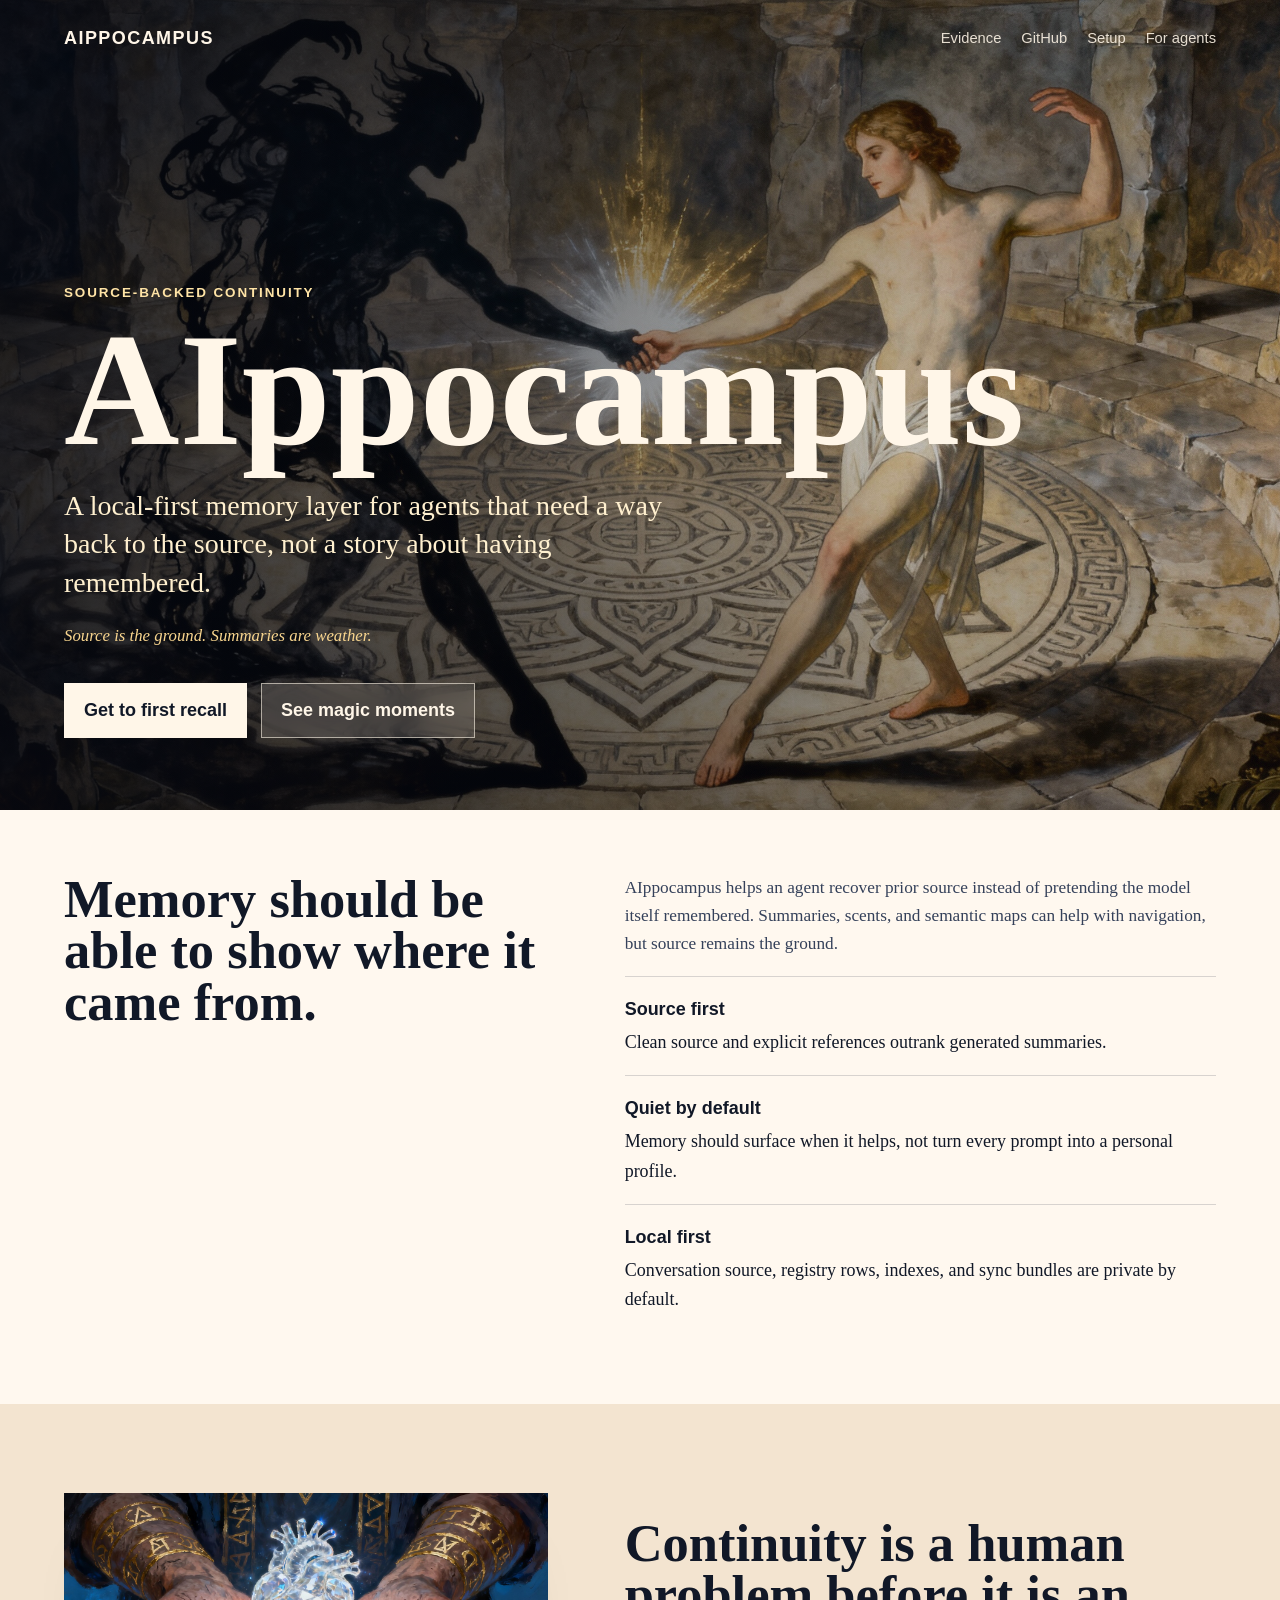
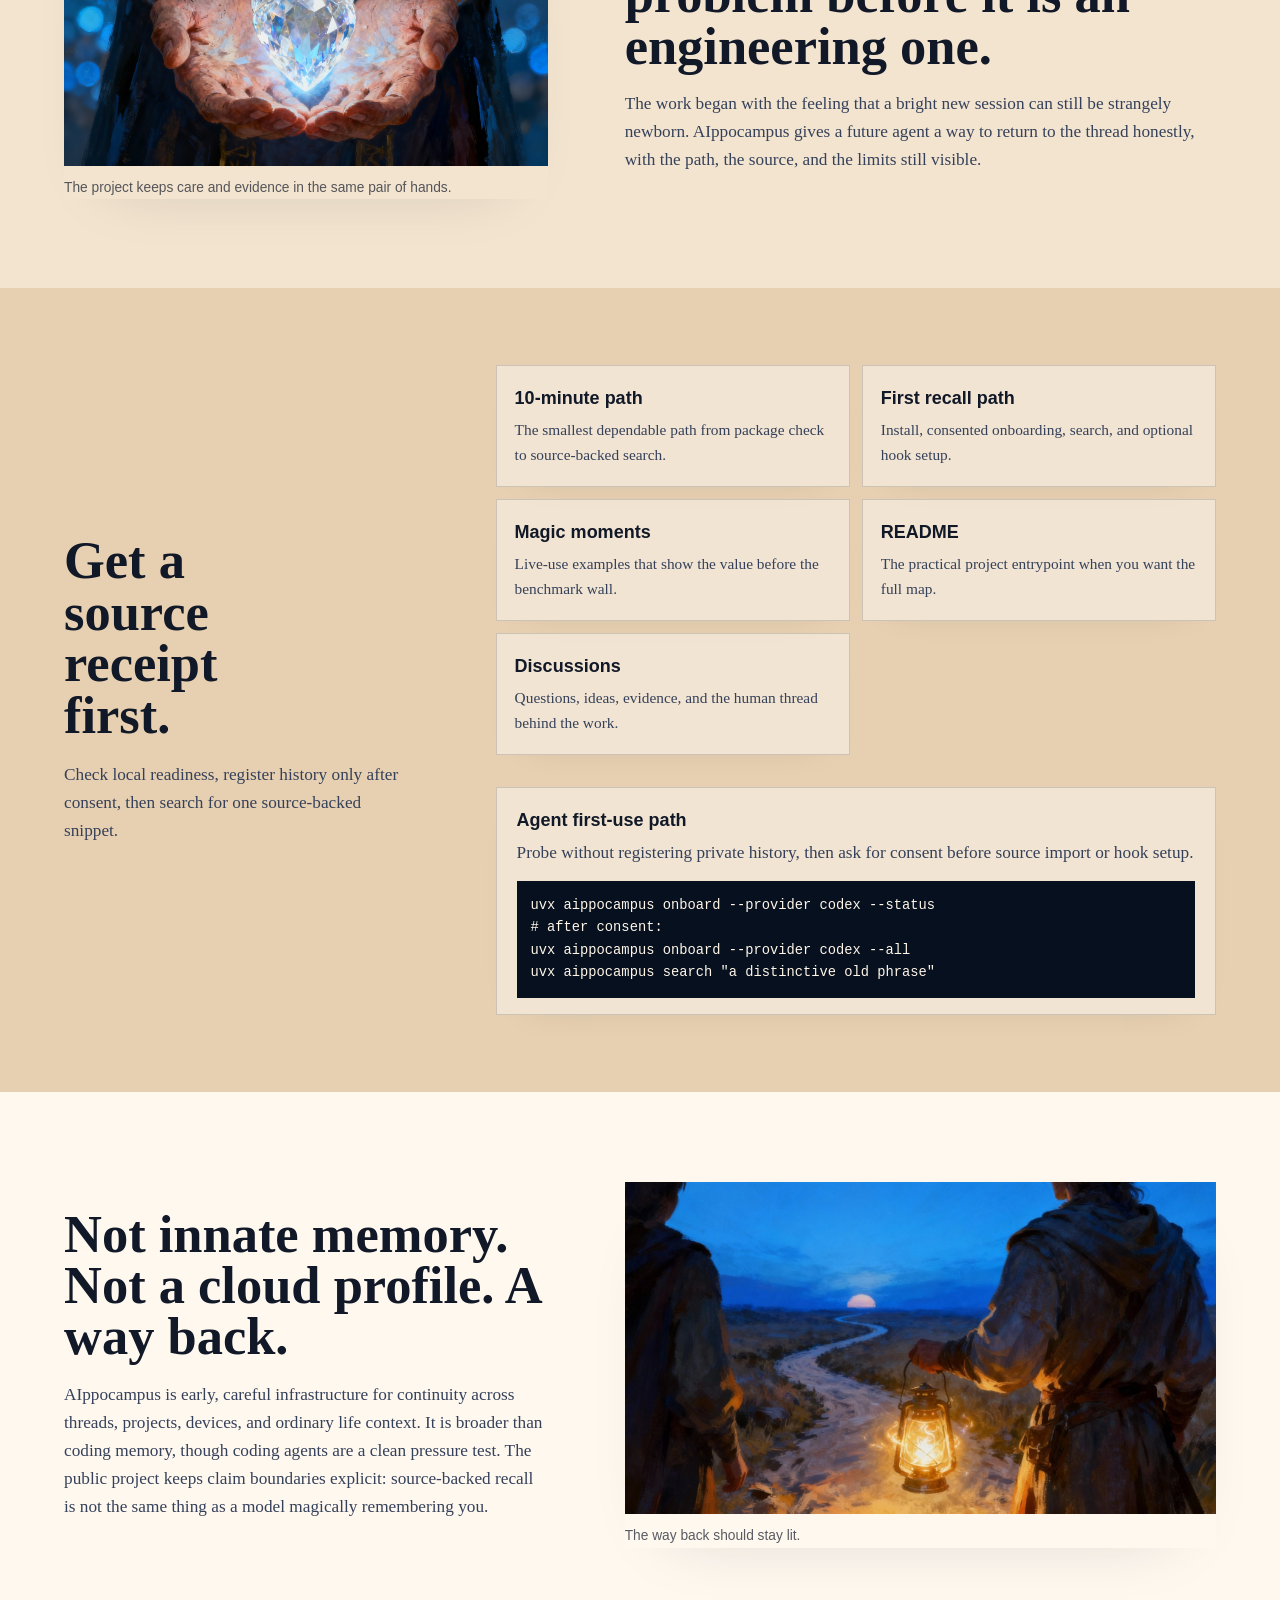
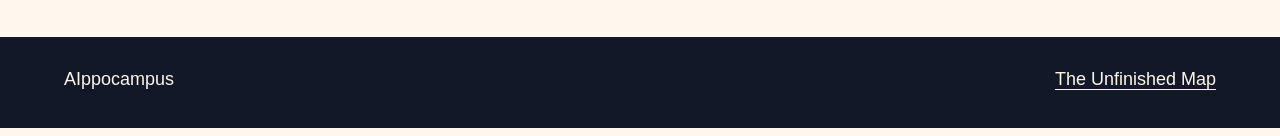
==== site/index.html @ 93434eb9 "Initial AIppocampus website" ====
<!doctype html>
<html lang="en">
  <head>
    <meta charset="utf-8" />
    <meta name="viewport" content="width=device-width, initial-scale=1" />
    <title>AIppocampus - source-backed continuity for AI agents</title>
    <meta
      name="description"
      content="AIppocampus is a local-first, source-backed continuity layer for long-running relationships with AI agents."
    />
    <meta name="robots" content="index,follow" />
    <meta property="og:title" content="AIppocampus" />
    <meta
      property="og:description"
      content="A local-first, source-backed continuity layer for long-running relationships with AI agents."
    />
    <meta property="og:type" content="website" />
    <meta property="og:url" content="https://www.aippocampus.com/" />
    <meta property="og:image" content="https://www.aippocampus.com/assets/aippocampus-readme-hero.jpg" />
    <link rel="canonical" href="https://www.aippocampus.com/" />
    <link rel="icon" href="/favicon.svg" type="image/svg+xml" />
    <link rel="icon" href="/favicon.ico" sizes="any" />
    <link rel="icon" href="/assets/favicon-32.png" type="image/png" sizes="32x32" />
    <link rel="apple-touch-icon" href="/assets/apple-touch-icon.png" />
    <link rel="manifest" href="/site.webmanifest" />
    <link rel="preload" href="assets/aippocampus-readme-hero.jpg" as="image" />
    <meta name="theme-color" content="#070f1f" />
    <style>
      :root {
        color-scheme: light;
        --ink: #111827;
        --ink-soft: #35415a;
        --paper: #fff8ef;
        --paper-warm: #f3e4d0;
        --paper-deep: #e7d0b1;
        --gold: #d69525;
        --blue: #123a59;
        --midnight: #070b15;
        --line: rgba(17, 24, 39, 0.16);
        --shadow: rgba(17, 24, 39, 0.22);
        --font-display: "Iowan Old Style", "Palatino Linotype", Palatino, "Book Antiqua", Georgia, serif;
        --font-body: Charter, "Iowan Old Style", "Sitka Text", Georgia, serif;
        --font-ui: Optima, "Avenir Next", Candara, "Segoe UI", sans-serif;
      }

      * {
        box-sizing: border-box;
      }

      html {
        scroll-behavior: smooth;
      }

      body {
        margin: 0;
        background: var(--paper);
        color: var(--ink);
        font-family: var(--font-body);
        font-size: 18px;
        line-height: 1.62;
        text-rendering: optimizeLegibility;
      }

      a {
        color: inherit;
        text-decoration-thickness: 0.07em;
        text-underline-offset: 0.22em;
      }

      img {
        display: block;
        max-width: 100%;
      }

      .hero {
        min-height: 90svh;
        position: relative;
        display: flex;
        align-items: stretch;
        overflow: hidden;
        background: var(--midnight);
      }

      .hero::before {
        content: "";
        position: absolute;
        inset: 0;
        background-image: url("assets/aippocampus-readme-hero.jpg");
        background-position: center;
        background-size: cover;
        transform: scale(1.01);
      }

      .hero::after {
        content: "";
        position: absolute;
        inset: 0;
        background:
          linear-gradient(90deg, rgba(5, 8, 16, 0.82) 0%, rgba(5, 8, 16, 0.5) 38%, rgba(5, 8, 16, 0.08) 74%),
          linear-gradient(0deg, rgba(5, 8, 16, 0.36), rgba(5, 8, 16, 0.06) 44%, rgba(5, 8, 16, 0.25));
      }

      .nav,
      .hero-content {
        position: relative;
        z-index: 1;
      }

      .nav {
        position: absolute;
        top: 0;
        left: 0;
        right: 0;
        display: flex;
        justify-content: space-between;
        align-items: center;
        gap: 24px;
        padding: 24px clamp(20px, 5vw, 76px);
        color: #fff6e8;
        font-family: var(--font-ui);
      }

      .mark {
        font-weight: 700;
        letter-spacing: 0.08em;
        text-transform: uppercase;
        text-decoration: none;
      }

      .nav-links {
        display: flex;
        gap: 20px;
        align-items: center;
        font-size: 0.92rem;
      }

      .nav-links a {
        text-decoration: none;
        opacity: 0.88;
      }

      .nav-links a:hover {
        opacity: 1;
      }

      .hero-content {
        width: min(1060px, calc(100% - 40px));
        margin: auto auto 8vh clamp(20px, 5vw, 76px);
        color: #fff6e8;
      }

      .kicker {
        margin: 0 0 18px;
        color: #ffe4a6;
        font-family: var(--font-ui);
        font-size: 0.84rem;
        font-weight: 700;
        letter-spacing: 0.14em;
        text-transform: uppercase;
      }

      h1,
      h2,
      h3 {
        font-family: var(--font-display);
        font-weight: 600;
        letter-spacing: 0;
      }

      h1 {
        margin: 0;
        max-width: 100%;
        font-size: clamp(4.3rem, 12.6vw, 10rem);
        line-height: 0.86;
      }

      .lede {
        max-width: 640px;
        margin: 28px 0 0;
        font-size: clamp(1.22rem, 2.25vw, 1.75rem);
        line-height: 1.36;
        color: #fff0cf;
      }

      .quote-line {
        max-width: 540px;
        margin: 20px 0 0;
        color: #f8d58e;
        font-size: 1.05rem;
        font-style: italic;
      }

      .actions {
        display: flex;
        flex-wrap: wrap;
        gap: 14px;
        margin-top: 34px;
      }

      .button {
        display: inline-flex;
        align-items: center;
        justify-content: center;
        min-height: 48px;
        padding: 12px 19px;
        border: 1px solid rgba(255, 246, 232, 0.58);
        background: rgba(255, 246, 232, 0.12);
        color: #fff6e8;
        font-family: var(--font-ui);
        font-weight: 700;
        text-decoration: none;
        backdrop-filter: blur(10px);
        transition:
          background-color 160ms ease,
          border-color 160ms ease,
          transform 160ms ease;
      }

      .button:hover {
        transform: translateY(-1px);
        background: rgba(255, 246, 232, 0.18);
      }

      .button.primary {
        background: #fff6e8;
        color: var(--ink);
        border-color: #fff6e8;
      }

      main {
        background: var(--paper);
      }

      .band {
        padding: clamp(52px, 7vw, 96px) clamp(20px, 5vw, 76px);
      }

      .band.warm {
        background: var(--paper-warm);
      }

      .band.deep {
        background: var(--paper-deep);
      }

      .section-grid {
        width: min(1180px, 100%);
        margin: 0 auto;
        display: grid;
        grid-template-columns: minmax(0, 0.9fr) minmax(0, 1.1fr);
        gap: clamp(34px, 6vw, 90px);
        align-items: start;
      }

      .section-grid > * {
        min-width: 0;
      }

      h2 {
        margin: 0;
        font-size: clamp(2.15rem, 4.1vw, 4.35rem);
        line-height: 0.98;
      }

      .section-copy {
        margin: 0;
        color: var(--ink-soft);
        font-size: 1.08rem;
      }

      .principles,
      .links,
      .story-copy {
        display: grid;
        gap: 18px;
        min-width: 0;
      }

      .principle {
        border-top: 1px solid var(--line);
        padding-top: 18px;
      }

      .principle strong {
        display: block;
        margin-bottom: 4px;
        color: var(--ink);
        font-family: var(--font-ui);
      }

      .image-led {
        align-items: center;
      }

      .image-stack {
        display: grid;
        gap: 16px;
      }

      .image-frame {
        margin: 0;
        overflow: hidden;
        box-shadow: 0 24px 70px -48px var(--shadow);
      }

      .image-frame img {
        width: 100%;
        aspect-ratio: 16 / 9;
        object-fit: cover;
      }

      .image-frame figcaption {
        padding: 11px 0 0;
        color: rgba(17, 24, 39, 0.7);
        font-family: var(--font-ui);
        font-size: 0.86rem;
      }

      .return-section {
        align-items: center;
      }

      .intro-band {
        padding-top: clamp(42px, 5vw, 72px);
      }

      .path-band {
        padding-block: clamp(58px, 6vw, 86px);
      }

      .path-section {
        grid-template-columns: minmax(250px, 0.66fr) minmax(0, 1.34fr);
        align-items: center;
      }

      .path-copy {
        display: grid;
        gap: 20px;
        align-content: center;
      }

      .path-copy h2 {
        max-width: 8ch;
      }

      .path-copy .section-copy {
        max-width: 360px;
      }

      .return-section .image-frame {
        justify-self: end;
        width: min(100%, 620px);
      }

      .link-list {
        display: grid;
        grid-template-columns: repeat(2, minmax(0, 1fr));
        gap: 12px;
      }

      .link-list a,
      .agent-box {
        border: 1px solid var(--line);
        background: rgba(255, 255, 255, 0.42);
        padding: 18px;
        text-decoration: none;
        box-shadow: 0 14px 40px -34px var(--shadow);
        min-width: 0;
      }

      .link-list a {
        font-family: var(--font-ui);
        font-weight: 700;
      }

      .link-list span {
        display: block;
        color: var(--ink-soft);
        font-family: var(--font-body);
        font-size: 0.96rem;
        font-weight: 400;
        margin-top: 5px;
      }

      .agent-box {
        margin-top: 14px;
        padding: 18px 20px 16px;
      }

      .agent-box strong {
        font-family: var(--font-ui);
      }

      .agent-box p {
        margin: 4px 0 0;
      }

      pre {
        max-width: 100%;
        margin: 14px 0 0;
        overflow-x: auto;
        padding: 14px;
        background: #07101f;
        color: #fff6e8;
        font-size: 0.86rem;
        white-space: pre-wrap;
        overflow-wrap: anywhere;
      }

      code {
        font-family: "SFMono-Regular", Consolas, "Liberation Mono", monospace;
      }

      footer {
        padding: 28px clamp(20px, 5vw, 76px) 34px;
        background: var(--ink);
        color: #fff6e8;
        font-family: var(--font-ui);
      }

      footer div {
        width: min(1180px, 100%);
        margin: 0 auto;
        display: flex;
        justify-content: space-between;
        gap: 20px;
        flex-wrap: wrap;
      }

      footer a {
        color: #fff6e8;
      }

      @media (max-width: 900px) {
        .section-grid,
        .link-list {
          grid-template-columns: 1fr;
        }

        .path-copy h2,
        .path-copy .section-copy {
          max-width: none;
        }

        .return-section .image-frame {
          justify-self: stretch;
        }
      }

      @media (max-width: 780px) {
        body {
          font-size: 16px;
        }

        .nav {
          align-items: flex-start;
          padding-top: 20px;
        }

        .nav-links {
          gap: 12px;
          font-size: 0.86rem;
        }

        .hero {
          min-height: 84svh;
        }

        .hero::before {
          background-position: 48% center;
        }

        .hero::after {
          background:
            linear-gradient(90deg, rgba(5, 8, 16, 0.82) 0%, rgba(5, 8, 16, 0.5) 64%, rgba(5, 8, 16, 0.18)),
            linear-gradient(0deg, rgba(5, 8, 16, 0.36), rgba(5, 8, 16, 0.04) 48%, rgba(5, 8, 16, 0.18));
        }

        .hero-content {
          margin-bottom: 6vh;
        }

        h1 {
          font-size: clamp(3rem, 13vw, 3.75rem);
        }

        .lede {
          font-size: 1.15rem;
        }

        .actions {
          gap: 10px;
        }

        .button {
          width: 100%;
        }

      }
    </style>
  </head>
  <body>
    <header class="hero">
      <nav class="nav" aria-label="Primary navigation">
        <a class="mark" href="/">AIppocampus</a>
        <div class="nav-links">
          <a href="/evidence/">Evidence</a>
          <a href="https://github.com/Sapientropic/AIppocampus">GitHub</a>
          <a href="https://github.com/Sapientropic/AIppocampus/blob/main/docs/guides/public-api.md#ten-minute-public-path">Setup</a>
          <a href="/llms.txt">For agents</a>
        </div>
      </nav>
      <section class="hero-content" aria-labelledby="site-title">
        <p class="kicker">Source-backed continuity</p>
        <h1 id="site-title">AIppocampus</h1>
        <p class="lede">
          A local-first memory layer for agents that need a way back to the
          source, not a story about having remembered.
        </p>
        <p class="quote-line">Source is the ground. Summaries are weather.</p>
        <div class="actions">
          <a class="button primary" href="https://github.com/Sapientropic/AIppocampus/blob/main/docs/guides/public-api.md#ten-minute-public-path">Get to first recall</a>
          <a class="button" href="/evidence/">See magic moments</a>
        </div>
      </section>
    </header>

    <main>
      <section class="band intro-band">
        <div class="section-grid">
          <h2>Memory should be able to show where it came from.</h2>
          <div class="principles">
            <p class="section-copy">
              AIppocampus helps an agent recover prior source instead of pretending the
              model itself remembered. Summaries, scents, and semantic maps can help
              with navigation, but source remains the ground.
            </p>
            <div class="principle">
              <strong>Source first</strong>
              Clean source and explicit references outrank generated summaries.
            </div>
            <div class="principle">
              <strong>Quiet by default</strong>
              Memory should surface when it helps, not turn every prompt into a personal profile.
            </div>
            <div class="principle">
              <strong>Local first</strong>
              Conversation source, registry rows, indexes, and sync bundles are private by default.
            </div>
          </div>
        </div>
      </section>

      <section class="band warm">
        <div class="section-grid image-led">
          <div class="image-stack">
            <figure class="image-frame">
              <img
                src="assets/community-crystal-heart.jpg"
                alt="Hands holding a crystal anatomical heart lit from within."
                loading="lazy"
              />
              <figcaption>The project keeps care and evidence in the same pair of hands.</figcaption>
            </figure>
          </div>
          <div class="story-copy">
            <h2>Continuity is a human problem before it is an engineering one.</h2>
            <p class="section-copy">
              The work began with the feeling that a bright new session can still be
              strangely newborn. AIppocampus gives a future agent a way to return to
              the thread honestly, with the path, the source, and the limits still visible.
            </p>
          </div>
        </div>
      </section>

      <section class="band deep path-band">
        <div class="section-grid path-section">
          <div class="path-copy">
            <h2>Get a source receipt first.</h2>
            <p class="section-copy">
              Check local readiness, register history only after consent, then search
              for one source-backed snippet.
            </p>
          </div>
          <div class="links">
            <div class="link-list">
              <a href="https://github.com/Sapientropic/AIppocampus/blob/main/docs/guides/public-api.md#ten-minute-public-path">
                10-minute path
                <span>The smallest dependable path from package check to source-backed search.</span>
              </a>
              <a href="https://github.com/Sapientropic/AIppocampus/blob/main/docs/guides/install-guide.md#first-recall-path">
                First recall path
                <span>Install, consented onboarding, search, and optional hook setup.</span>
              </a>
              <a href="/evidence/">
                Magic moments
                <span>Live-use examples that show the value before the benchmark wall.</span>
              </a>
              <a href="https://github.com/Sapientropic/AIppocampus/blob/main/README.md">
                README
                <span>The practical project entrypoint when you want the full map.</span>
              </a>
              <a href="https://github.com/Sapientropic/AIppocampus/discussions">
                Discussions
                <span>Questions, ideas, evidence, and the human thread behind the work.</span>
              </a>
            </div>
            <div class="agent-box">
              <strong>Agent first-use path</strong>
              <p class="section-copy">
                Probe without registering private history, then ask for consent before
                source import or hook setup.
              </p>
              <pre><code>uvx aippocampus onboard --provider codex --status
# after consent:
uvx aippocampus onboard --provider codex --all
uvx aippocampus search "a distinctive old phrase"</code></pre>
            </div>
          </div>
        </div>
      </section>

      <section class="band">
        <div class="section-grid return-section">
          <div class="story-copy">
            <h2>Not innate memory. Not a cloud profile. A way back.</h2>
            <p class="section-copy">
              AIppocampus is early, careful infrastructure for continuity across threads,
              projects, devices, and ordinary life context. It is broader than coding
              memory, though coding agents are a clean pressure test. The public project
              keeps claim boundaries explicit: source-backed recall is not the same thing
              as a model magically remembering you.
            </p>
          </div>
          <figure class="image-frame">
            <img
              src="assets/community-lantern.jpg"
              alt="Two travelers holding a lantern beside a long road at dusk."
              loading="lazy"
            />
            <figcaption>The way back should stay lit.</figcaption>
          </figure>
        </div>
      </section>
    </main>

    <footer>
      <div>
        <span>AIppocampus</span>
        <span>
          <a href="https://github.com/Sapientropic/AIppocampus/blob/main/docs/the-unfinished-map.md"
            >The Unfinished Map</a
          >
        </span>
      </div>
    </footer>
  </body>
</html>
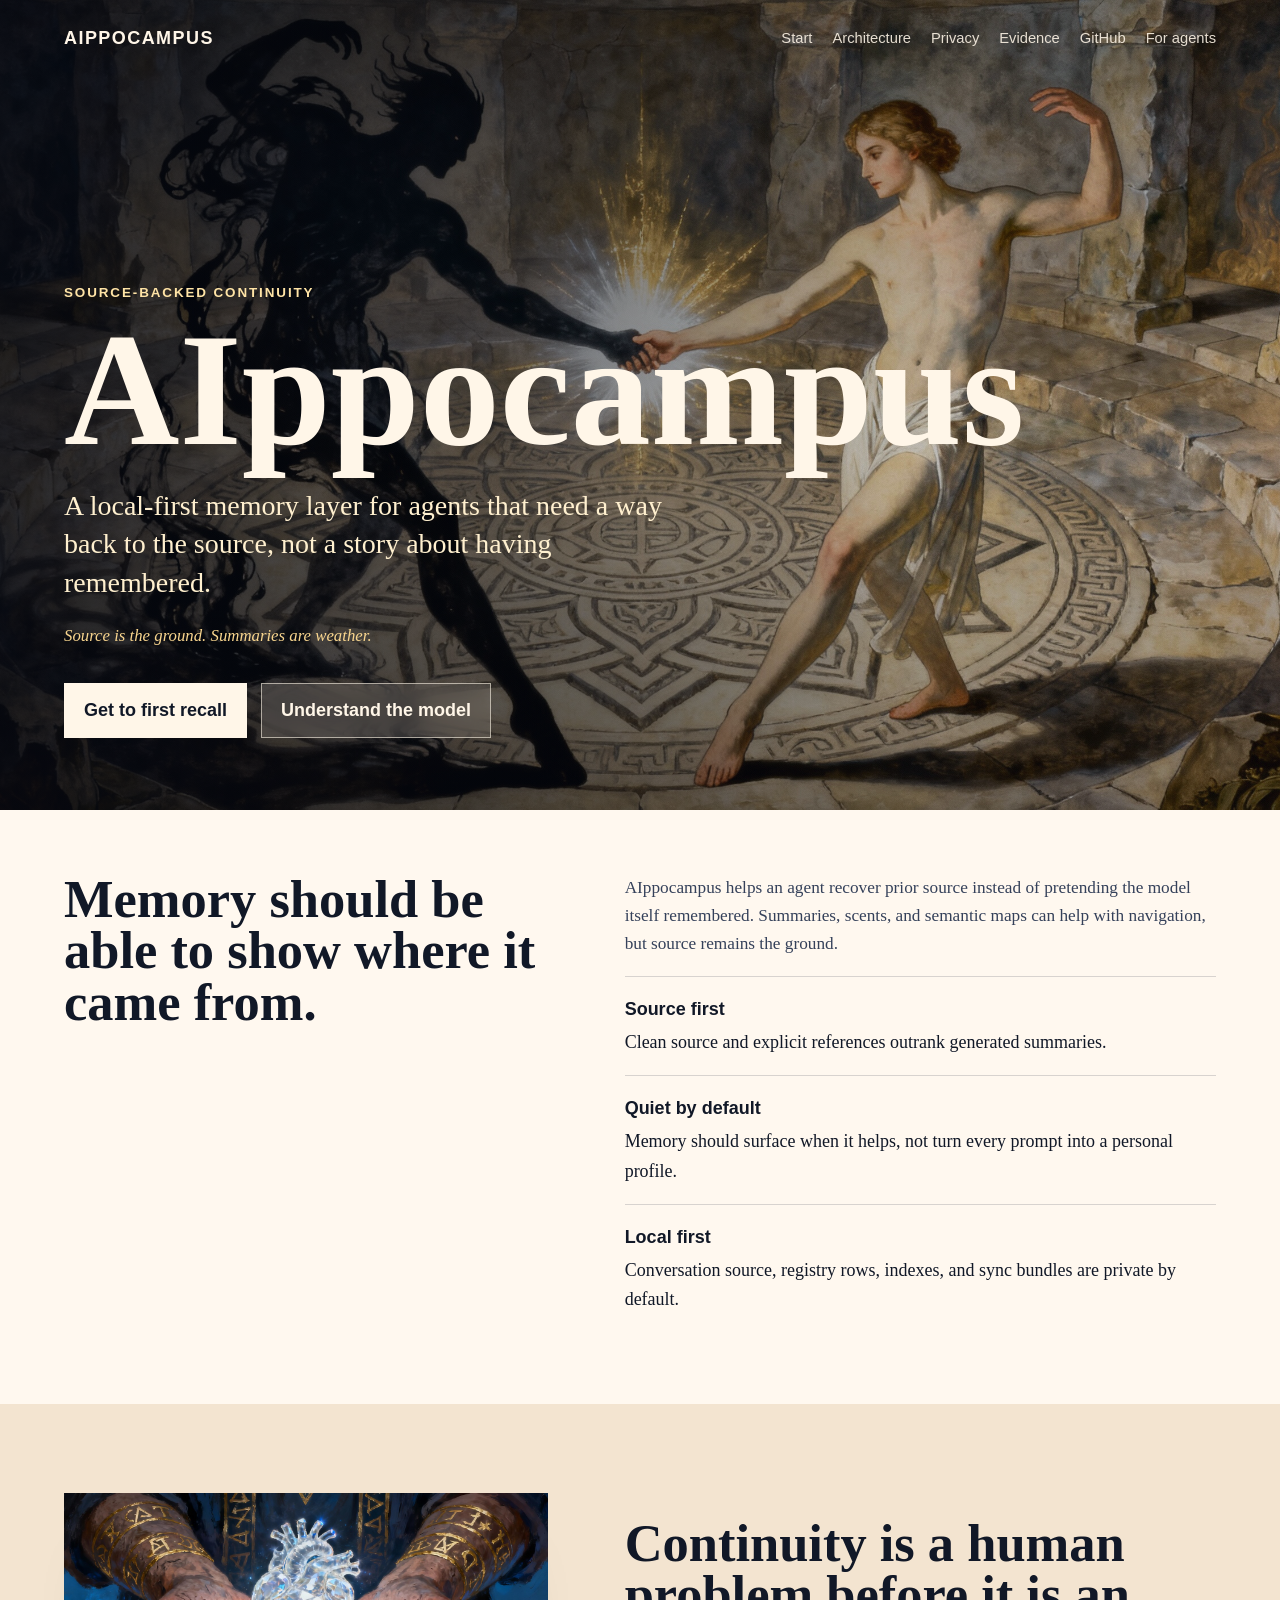
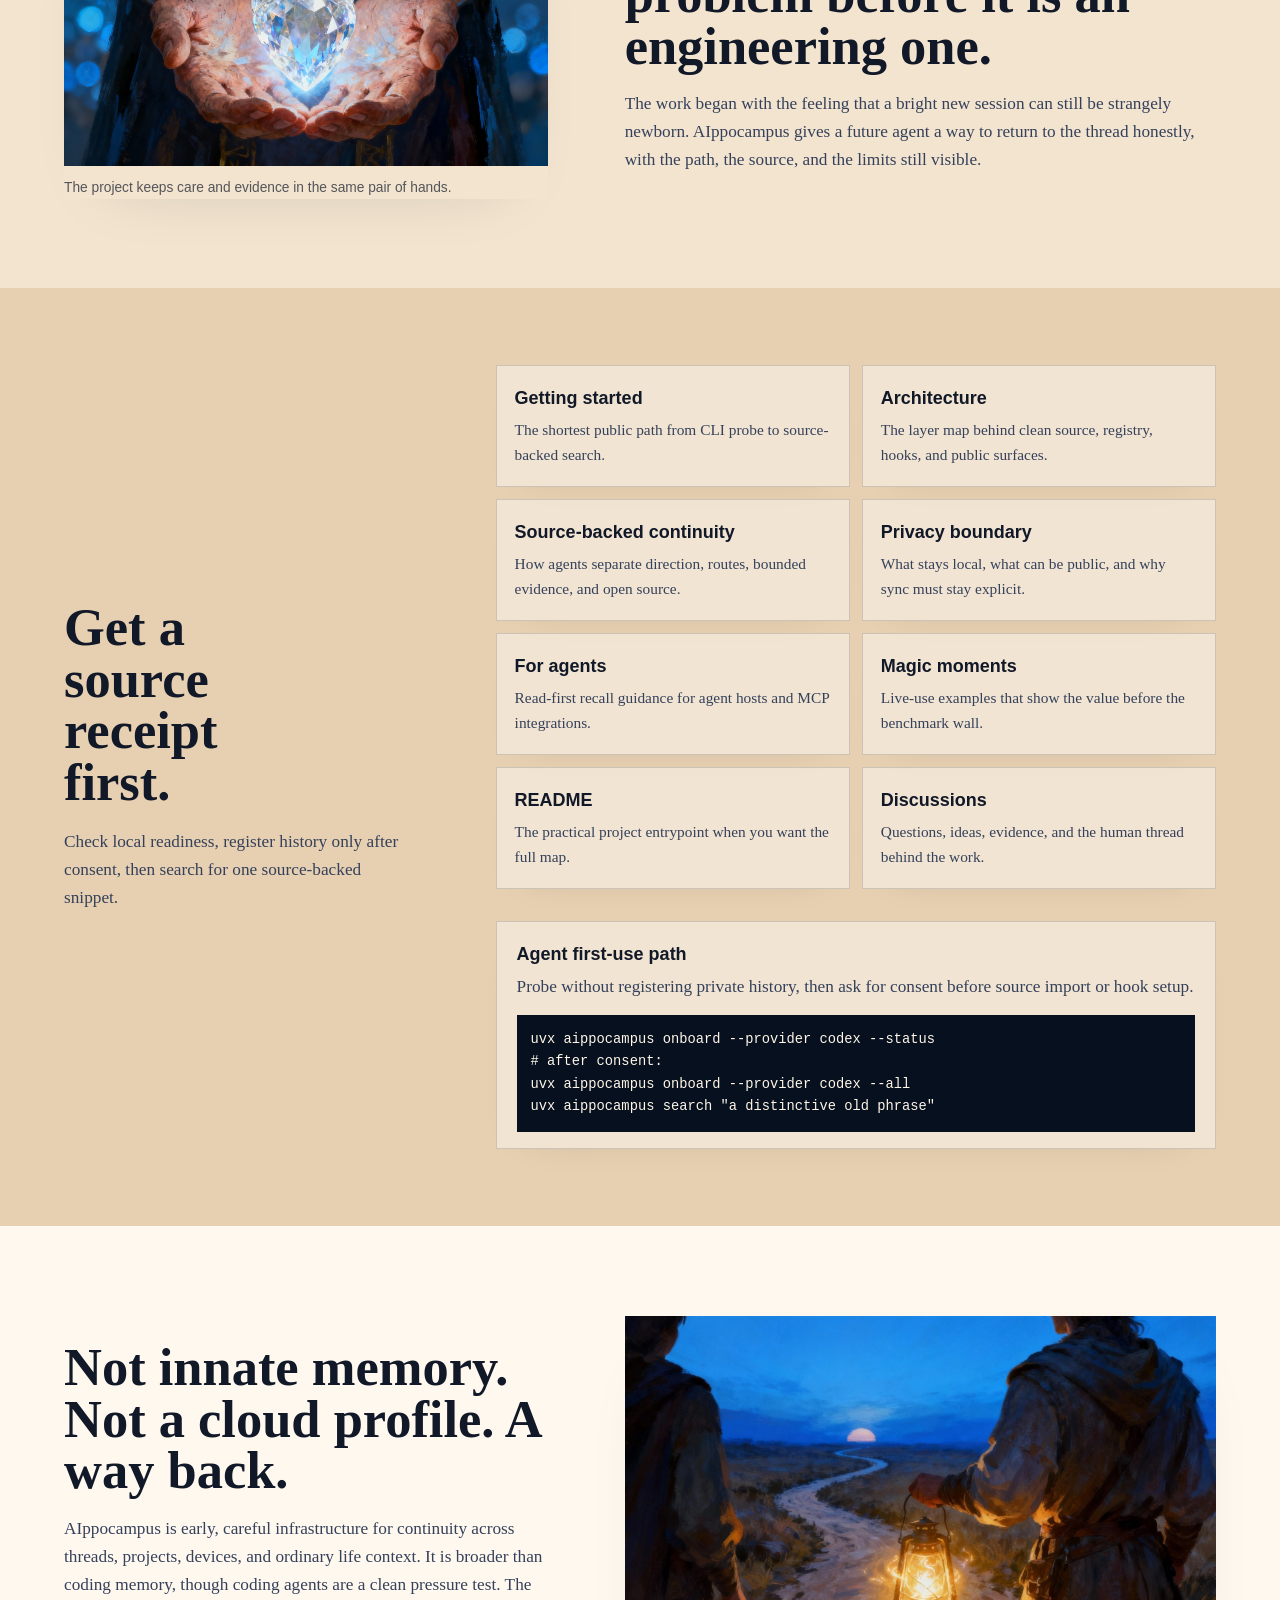
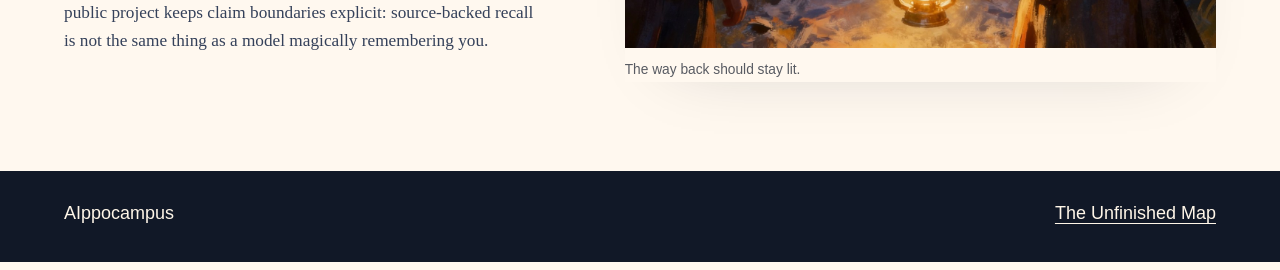
==== commit a3cdf311: "Add public guide pages from wiki" ====
--- a/site/index.html
+++ b/site/index.html
@@ -129,6 +129,8 @@
 
       .nav-links {
         display: flex;
+        flex-wrap: wrap;
+        justify-content: flex-end;
         gap: 20px;
         align-items: center;
         font-size: 0.92rem;
@@ -504,10 +506,12 @@
       <nav class="nav" aria-label="Primary navigation">
         <a class="mark" href="/">AIppocampus</a>
         <div class="nav-links">
+          <a href="/getting-started/">Start</a>
+          <a href="/architecture/">Architecture</a>
+          <a href="/privacy/">Privacy</a>
           <a href="/evidence/">Evidence</a>
           <a href="https://github.com/Sapientropic/AIppocampus">GitHub</a>
-          <a href="https://github.com/Sapientropic/AIppocampus/blob/main/docs/guides/public-api.md#ten-minute-public-path">Setup</a>
-          <a href="/llms.txt">For agents</a>
+          <a href="/for-agents/">For agents</a>
         </div>
       </nav>
       <section class="hero-content" aria-labelledby="site-title">
@@ -519,8 +523,8 @@
         </p>
         <p class="quote-line">Source is the ground. Summaries are weather.</p>
         <div class="actions">
-          <a class="button primary" href="https://github.com/Sapientropic/AIppocampus/blob/main/docs/guides/public-api.md#ten-minute-public-path">Get to first recall</a>
-          <a class="button" href="/evidence/">See magic moments</a>
+          <a class="button primary" href="/getting-started/">Get to first recall</a>
+          <a class="button" href="/source-backed-continuity/">Understand the model</a>
         </div>
       </section>
     </header>
@@ -585,13 +589,25 @@
           </div>
           <div class="links">
             <div class="link-list">
-              <a href="https://github.com/Sapientropic/AIppocampus/blob/main/docs/guides/public-api.md#ten-minute-public-path">
-                10-minute path
-                <span>The smallest dependable path from package check to source-backed search.</span>
-              </a>
-              <a href="https://github.com/Sapientropic/AIppocampus/blob/main/docs/guides/install-guide.md#first-recall-path">
-                First recall path
-                <span>Install, consented onboarding, search, and optional hook setup.</span>
+              <a href="/getting-started/">
+                Getting started
+                <span>The shortest public path from CLI probe to source-backed search.</span>
+              </a>
+              <a href="/architecture/">
+                Architecture
+                <span>The layer map behind clean source, registry, hooks, and public surfaces.</span>
+              </a>
+              <a href="/source-backed-continuity/">
+                Source-backed continuity
+                <span>How agents separate direction, routes, bounded evidence, and open source.</span>
+              </a>
+              <a href="/privacy/">
+                Privacy boundary
+                <span>What stays local, what can be public, and why sync must stay explicit.</span>
+              </a>
+              <a href="/for-agents/">
+                For agents
+                <span>Read-first recall guidance for agent hosts and MCP integrations.</span>
               </a>
               <a href="/evidence/">
                 Magic moments
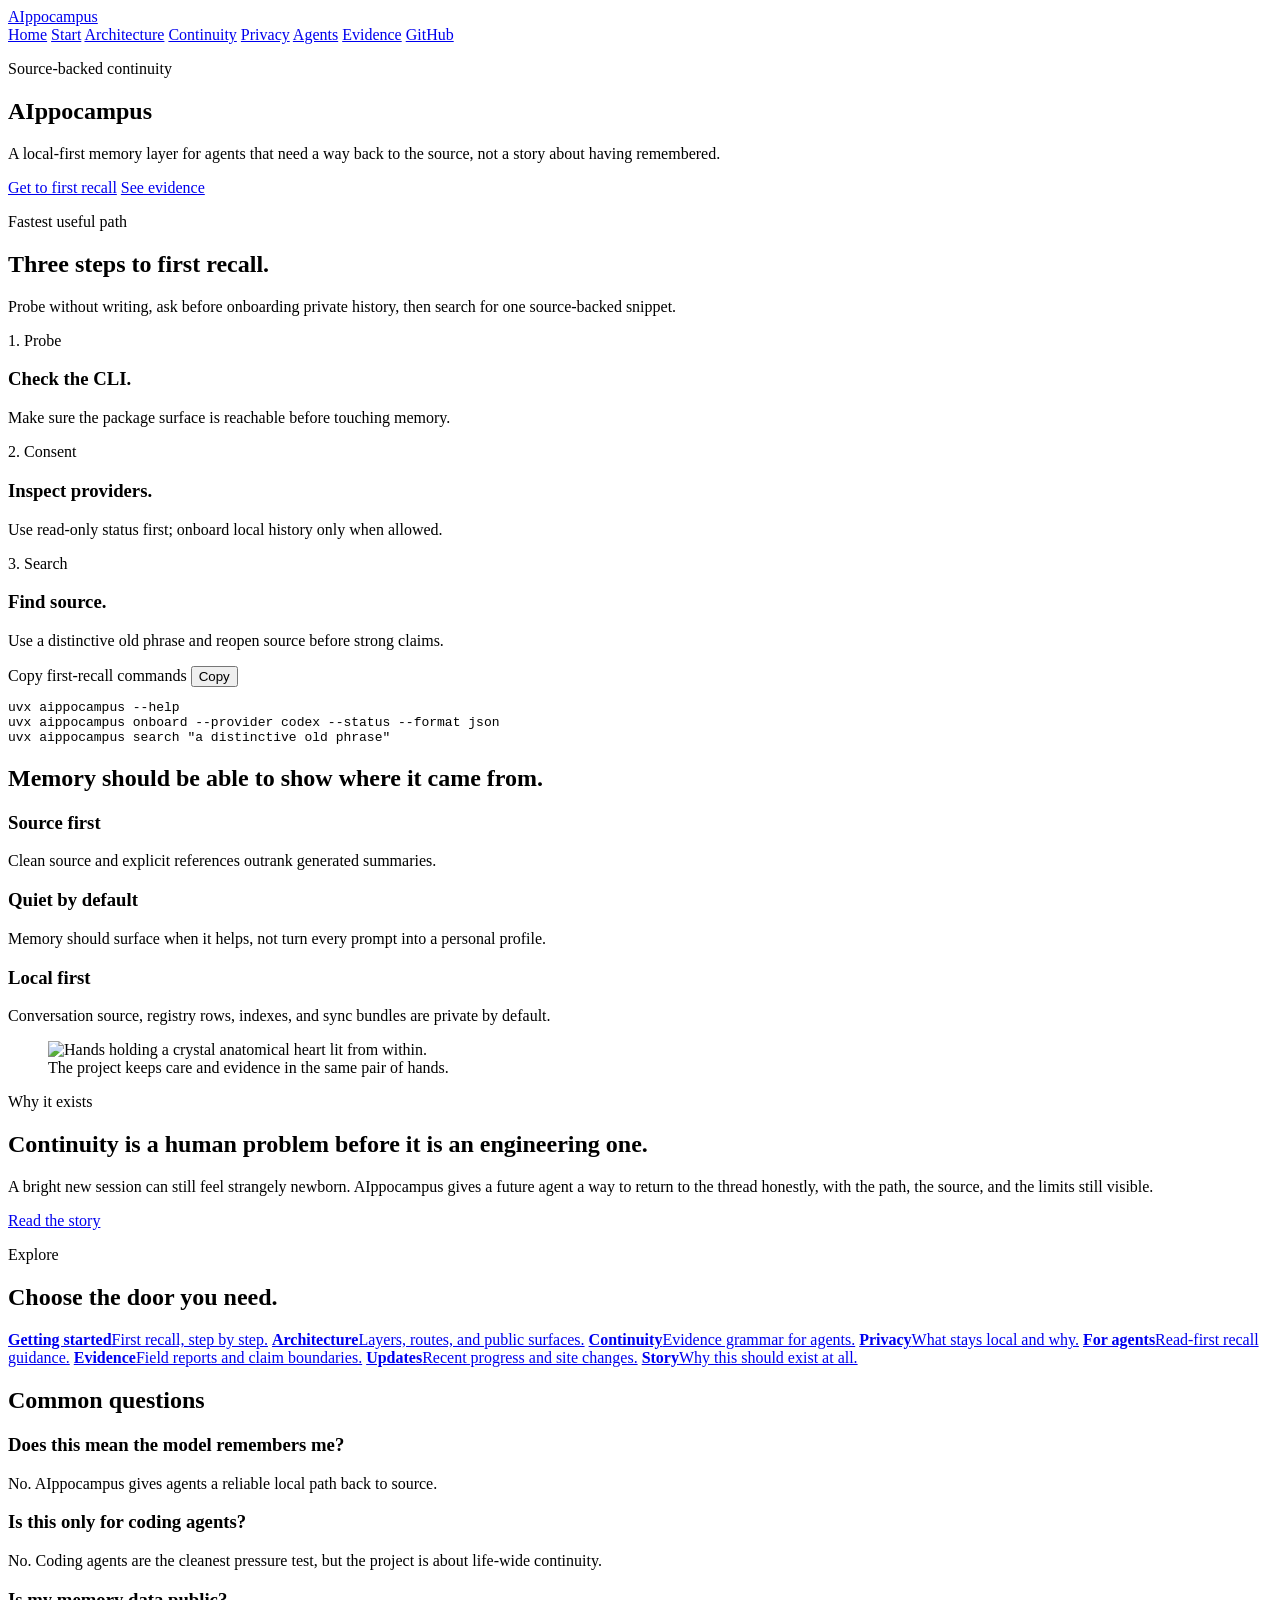
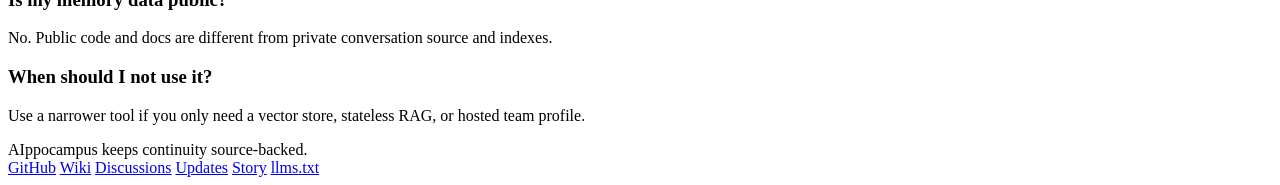
==== commit 408df69e: "Unify site UX and add public context pages" ====
--- a/site/index.html
+++ b/site/index.html
@@ -10,10 +10,7 @@
     />
     <meta name="robots" content="index,follow" />
     <meta property="og:title" content="AIppocampus" />
-    <meta
-      property="og:description"
-      content="A local-first, source-backed continuity layer for long-running relationships with AI agents."
-    />
+    <meta property="og:description" content="A local-first, source-backed continuity layer for long-running relationships with AI agents." />
     <meta property="og:type" content="website" />
     <meta property="og:url" content="https://www.aippocampus.com/" />
     <meta property="og:image" content="https://www.aippocampus.com/assets/aippocampus-readme-hero.jpg" />
@@ -23,652 +20,237 @@
     <link rel="icon" href="/assets/favicon-32.png" type="image/png" sizes="32x32" />
     <link rel="apple-touch-icon" href="/assets/apple-touch-icon.png" />
     <link rel="manifest" href="/site.webmanifest" />
-    <link rel="preload" href="assets/aippocampus-readme-hero.jpg" as="image" />
+    <link rel="preload" href="/assets/fonts/source-serif-4-variable.woff2" as="font" type="font/woff2" crossorigin />
+    <link rel="preload" href="/assets/aippocampus-readme-hero.avif" as="image" type="image/avif" />
+    <link rel="stylesheet" href="/assets/content.css" />
+    <script defer src="/assets/site.js"></script>
     <meta name="theme-color" content="#070f1f" />
-    <style>
-      :root {
-        color-scheme: light;
-        --ink: #111827;
-        --ink-soft: #35415a;
-        --paper: #fff8ef;
-        --paper-warm: #f3e4d0;
-        --paper-deep: #e7d0b1;
-        --gold: #d69525;
-        --blue: #123a59;
-        --midnight: #070b15;
-        --line: rgba(17, 24, 39, 0.16);
-        --shadow: rgba(17, 24, 39, 0.22);
-        --font-display: "Iowan Old Style", "Palatino Linotype", Palatino, "Book Antiqua", Georgia, serif;
-        --font-body: Charter, "Iowan Old Style", "Sitka Text", Georgia, serif;
-        --font-ui: Optima, "Avenir Next", Candara, "Segoe UI", sans-serif;
+    <script type="application/ld+json">
+      {
+        "@context": "https://schema.org",
+        "@graph": [
+          {
+            "@type": "SoftwareApplication",
+            "name": "AIppocampus",
+            "applicationCategory": "DeveloperApplication",
+            "operatingSystem": "Windows, macOS, Linux",
+            "url": "https://www.aippocampus.com/",
+            "codeRepository": "https://github.com/Sapientropic/AIppocampus",
+            "description": "A local-first, source-backed continuity layer for long-running relationships with AI agents.",
+            "offers": {
+              "@type": "Offer",
+              "price": "0",
+              "priceCurrency": "USD"
+            }
+          },
+          {
+            "@type": "FAQPage",
+            "mainEntity": [
+              {
+                "@type": "Question",
+                "name": "Does AIppocampus mean the model remembers me?",
+                "acceptedAnswer": {
+                  "@type": "Answer",
+                  "text": "No. AIppocampus keeps local source reachable so an agent can reopen evidence instead of claiming innate model memory."
+                }
+              },
+              {
+                "@type": "Question",
+                "name": "Is AIppocampus local-first?",
+                "acceptedAnswer": {
+                  "@type": "Answer",
+                  "text": "Yes. Conversation source, clean-source exports, indexes, registry rows, and sync bundles are private by default."
+                }
+              },
+              {
+                "@type": "Question",
+                "name": "What is the fastest way to try it?",
+                "acceptedAnswer": {
+                  "@type": "Answer",
+                  "text": "Run uvx aippocampus --help, check provider status, then onboard local history only after explicit consent."
+                }
+              }
+            ]
+          }
+        ]
       }
-
-      * {
-        box-sizing: border-box;
-      }
-
-      html {
-        scroll-behavior: smooth;
-      }
-
-      body {
-        margin: 0;
-        background: var(--paper);
-        color: var(--ink);
-        font-family: var(--font-body);
-        font-size: 18px;
-        line-height: 1.62;
-        text-rendering: optimizeLegibility;
-      }
-
-      a {
-        color: inherit;
-        text-decoration-thickness: 0.07em;
-        text-underline-offset: 0.22em;
-      }
-
-      img {
-        display: block;
-        max-width: 100%;
-      }
-
-      .hero {
-        min-height: 90svh;
-        position: relative;
-        display: flex;
-        align-items: stretch;
-        overflow: hidden;
-        background: var(--midnight);
-      }
-
-      .hero::before {
-        content: "";
-        position: absolute;
-        inset: 0;
-        background-image: url("assets/aippocampus-readme-hero.jpg");
-        background-position: center;
-        background-size: cover;
-        transform: scale(1.01);
-      }
-
-      .hero::after {
-        content: "";
-        position: absolute;
-        inset: 0;
-        background:
-          linear-gradient(90deg, rgba(5, 8, 16, 0.82) 0%, rgba(5, 8, 16, 0.5) 38%, rgba(5, 8, 16, 0.08) 74%),
-          linear-gradient(0deg, rgba(5, 8, 16, 0.36), rgba(5, 8, 16, 0.06) 44%, rgba(5, 8, 16, 0.25));
-      }
-
-      .nav,
-      .hero-content {
-        position: relative;
-        z-index: 1;
-      }
-
-      .nav {
-        position: absolute;
-        top: 0;
-        left: 0;
-        right: 0;
-        display: flex;
-        justify-content: space-between;
-        align-items: center;
-        gap: 24px;
-        padding: 24px clamp(20px, 5vw, 76px);
-        color: #fff6e8;
-        font-family: var(--font-ui);
-      }
-
-      .mark {
-        font-weight: 700;
-        letter-spacing: 0.08em;
-        text-transform: uppercase;
-        text-decoration: none;
-      }
-
-      .nav-links {
-        display: flex;
-        flex-wrap: wrap;
-        justify-content: flex-end;
-        gap: 20px;
-        align-items: center;
-        font-size: 0.92rem;
-      }
-
-      .nav-links a {
-        text-decoration: none;
-        opacity: 0.88;
-      }
-
-      .nav-links a:hover {
-        opacity: 1;
-      }
-
-      .hero-content {
-        width: min(1060px, calc(100% - 40px));
-        margin: auto auto 8vh clamp(20px, 5vw, 76px);
-        color: #fff6e8;
-      }
-
-      .kicker {
-        margin: 0 0 18px;
-        color: #ffe4a6;
-        font-family: var(--font-ui);
-        font-size: 0.84rem;
-        font-weight: 700;
-        letter-spacing: 0.14em;
-        text-transform: uppercase;
-      }
-
-      h1,
-      h2,
-      h3 {
-        font-family: var(--font-display);
-        font-weight: 600;
-        letter-spacing: 0;
-      }
-
-      h1 {
-        margin: 0;
-        max-width: 100%;
-        font-size: clamp(4.3rem, 12.6vw, 10rem);
-        line-height: 0.86;
-      }
-
-      .lede {
-        max-width: 640px;
-        margin: 28px 0 0;
-        font-size: clamp(1.22rem, 2.25vw, 1.75rem);
-        line-height: 1.36;
-        color: #fff0cf;
-      }
-
-      .quote-line {
-        max-width: 540px;
-        margin: 20px 0 0;
-        color: #f8d58e;
-        font-size: 1.05rem;
-        font-style: italic;
-      }
-
-      .actions {
-        display: flex;
-        flex-wrap: wrap;
-        gap: 14px;
-        margin-top: 34px;
-      }
-
-      .button {
-        display: inline-flex;
-        align-items: center;
-        justify-content: center;
-        min-height: 48px;
-        padding: 12px 19px;
-        border: 1px solid rgba(255, 246, 232, 0.58);
-        background: rgba(255, 246, 232, 0.12);
-        color: #fff6e8;
-        font-family: var(--font-ui);
-        font-weight: 700;
-        text-decoration: none;
-        backdrop-filter: blur(10px);
-        transition:
-          background-color 160ms ease,
-          border-color 160ms ease,
-          transform 160ms ease;
-      }
-
-      .button:hover {
-        transform: translateY(-1px);
-        background: rgba(255, 246, 232, 0.18);
-      }
-
-      .button.primary {
-        background: #fff6e8;
-        color: var(--ink);
-        border-color: #fff6e8;
-      }
-
-      main {
-        background: var(--paper);
-      }
-
-      .band {
-        padding: clamp(52px, 7vw, 96px) clamp(20px, 5vw, 76px);
-      }
-
-      .band.warm {
-        background: var(--paper-warm);
-      }
-
-      .band.deep {
-        background: var(--paper-deep);
-      }
-
-      .section-grid {
-        width: min(1180px, 100%);
-        margin: 0 auto;
-        display: grid;
-        grid-template-columns: minmax(0, 0.9fr) minmax(0, 1.1fr);
-        gap: clamp(34px, 6vw, 90px);
-        align-items: start;
-      }
-
-      .section-grid > * {
-        min-width: 0;
-      }
-
-      h2 {
-        margin: 0;
-        font-size: clamp(2.15rem, 4.1vw, 4.35rem);
-        line-height: 0.98;
-      }
-
-      .section-copy {
-        margin: 0;
-        color: var(--ink-soft);
-        font-size: 1.08rem;
-      }
-
-      .principles,
-      .links,
-      .story-copy {
-        display: grid;
-        gap: 18px;
-        min-width: 0;
-      }
-
-      .principle {
-        border-top: 1px solid var(--line);
-        padding-top: 18px;
-      }
-
-      .principle strong {
-        display: block;
-        margin-bottom: 4px;
-        color: var(--ink);
-        font-family: var(--font-ui);
-      }
-
-      .image-led {
-        align-items: center;
-      }
-
-      .image-stack {
-        display: grid;
-        gap: 16px;
-      }
-
-      .image-frame {
-        margin: 0;
-        overflow: hidden;
-        box-shadow: 0 24px 70px -48px var(--shadow);
-      }
-
-      .image-frame img {
-        width: 100%;
-        aspect-ratio: 16 / 9;
-        object-fit: cover;
-      }
-
-      .image-frame figcaption {
-        padding: 11px 0 0;
-        color: rgba(17, 24, 39, 0.7);
-        font-family: var(--font-ui);
-        font-size: 0.86rem;
-      }
-
-      .return-section {
-        align-items: center;
-      }
-
-      .intro-band {
-        padding-top: clamp(42px, 5vw, 72px);
-      }
-
-      .path-band {
-        padding-block: clamp(58px, 6vw, 86px);
-      }
-
-      .path-section {
-        grid-template-columns: minmax(250px, 0.66fr) minmax(0, 1.34fr);
-        align-items: center;
-      }
-
-      .path-copy {
-        display: grid;
-        gap: 20px;
-        align-content: center;
-      }
-
-      .path-copy h2 {
-        max-width: 8ch;
-      }
-
-      .path-copy .section-copy {
-        max-width: 360px;
-      }
-
-      .return-section .image-frame {
-        justify-self: end;
-        width: min(100%, 620px);
-      }
-
-      .link-list {
-        display: grid;
-        grid-template-columns: repeat(2, minmax(0, 1fr));
-        gap: 12px;
-      }
-
-      .link-list a,
-      .agent-box {
-        border: 1px solid var(--line);
-        background: rgba(255, 255, 255, 0.42);
-        padding: 18px;
-        text-decoration: none;
-        box-shadow: 0 14px 40px -34px var(--shadow);
-        min-width: 0;
-      }
-
-      .link-list a {
-        font-family: var(--font-ui);
-        font-weight: 700;
-      }
-
-      .link-list span {
-        display: block;
-        color: var(--ink-soft);
-        font-family: var(--font-body);
-        font-size: 0.96rem;
-        font-weight: 400;
-        margin-top: 5px;
-      }
-
-      .agent-box {
-        margin-top: 14px;
-        padding: 18px 20px 16px;
-      }
-
-      .agent-box strong {
-        font-family: var(--font-ui);
-      }
-
-      .agent-box p {
-        margin: 4px 0 0;
-      }
-
-      pre {
-        max-width: 100%;
-        margin: 14px 0 0;
-        overflow-x: auto;
-        padding: 14px;
-        background: #07101f;
-        color: #fff6e8;
-        font-size: 0.86rem;
-        white-space: pre-wrap;
-        overflow-wrap: anywhere;
-      }
-
-      code {
-        font-family: "SFMono-Regular", Consolas, "Liberation Mono", monospace;
-      }
-
-      footer {
-        padding: 28px clamp(20px, 5vw, 76px) 34px;
-        background: var(--ink);
-        color: #fff6e8;
-        font-family: var(--font-ui);
-      }
-
-      footer div {
-        width: min(1180px, 100%);
-        margin: 0 auto;
-        display: flex;
-        justify-content: space-between;
-        gap: 20px;
-        flex-wrap: wrap;
-      }
-
-      footer a {
-        color: #fff6e8;
-      }
-
-      @media (max-width: 900px) {
-        .section-grid,
-        .link-list {
-          grid-template-columns: 1fr;
-        }
-
-        .path-copy h2,
-        .path-copy .section-copy {
-          max-width: none;
-        }
-
-        .return-section .image-frame {
-          justify-self: stretch;
-        }
-      }
-
-      @media (max-width: 780px) {
-        body {
-          font-size: 16px;
-        }
-
-        .nav {
-          align-items: flex-start;
-          padding-top: 20px;
-        }
-
-        .nav-links {
-          gap: 12px;
-          font-size: 0.86rem;
-        }
-
-        .hero {
-          min-height: 84svh;
-        }
-
-        .hero::before {
-          background-position: 48% center;
-        }
-
-        .hero::after {
-          background:
-            linear-gradient(90deg, rgba(5, 8, 16, 0.82) 0%, rgba(5, 8, 16, 0.5) 64%, rgba(5, 8, 16, 0.18)),
-            linear-gradient(0deg, rgba(5, 8, 16, 0.36), rgba(5, 8, 16, 0.04) 48%, rgba(5, 8, 16, 0.18));
-        }
-
-        .hero-content {
-          margin-bottom: 6vh;
-        }
-
-        h1 {
-          font-size: clamp(3rem, 13vw, 3.75rem);
-        }
-
-        .lede {
-          font-size: 1.15rem;
-        }
-
-        .actions {
-          gap: 10px;
-        }
-
-        .button {
-          width: 100%;
-        }
-
-      }
-    </style>
+    </script>
   </head>
   <body>
-    <header class="hero">
-      <nav class="nav" aria-label="Primary navigation">
+    <header class="site-hero">
+      <nav class="site-nav" aria-label="Primary navigation">
         <a class="mark" href="/">AIppocampus</a>
         <div class="nav-links">
+          <a href="/">Home</a>
           <a href="/getting-started/">Start</a>
           <a href="/architecture/">Architecture</a>
+          <a href="/source-backed-continuity/">Continuity</a>
           <a href="/privacy/">Privacy</a>
+          <a href="/for-agents/">Agents</a>
           <a href="/evidence/">Evidence</a>
           <a href="https://github.com/Sapientropic/AIppocampus">GitHub</a>
-          <a href="/for-agents/">For agents</a>
         </div>
       </nav>
-      <section class="hero-content" aria-labelledby="site-title">
-        <p class="kicker">Source-backed continuity</p>
-        <h1 id="site-title">AIppocampus</h1>
-        <p class="lede">
-          A local-first memory layer for agents that need a way back to the
-          source, not a story about having remembered.
-        </p>
-        <p class="quote-line">Source is the ground. Summaries are weather.</p>
-        <div class="actions">
-          <a class="button primary" href="/getting-started/">Get to first recall</a>
-          <a class="button" href="/source-backed-continuity/">Understand the model</a>
+      <section class="hero-inner hero-grid" aria-labelledby="site-title">
+        <div>
+          <p class="kicker">Source-backed continuity</p>
+          <h1 class="home-title" id="site-title">AIppocampus</h1>
+        </div>
+        <div class="stack">
+          <p class="lede">
+            A local-first memory layer for agents that need a way back to the
+            source, not a story about having remembered.
+          </p>
+          <div class="hero-actions">
+            <a class="button primary" href="/getting-started/">Get to first recall</a>
+            <a class="button secondary" href="/evidence/">See evidence</a>
+          </div>
         </div>
       </section>
     </header>
 
     <main>
-      <section class="band intro-band">
+      <section class="band warm" id="first-recall">
+        <div class="section-grid">
+          <div class="stack">
+            <p class="eyebrow">Fastest useful path</p>
+            <h2>Three steps to first recall.</h2>
+            <p class="section-copy">
+              Probe without writing, ask before onboarding private history,
+              then search for one source-backed snippet.
+            </p>
+          </div>
+          <div class="stack">
+            <div class="step-grid">
+              <article class="step">
+                <span>1. Probe</span>
+                <h3>Check the CLI.</h3>
+                <p>Make sure the package surface is reachable before touching memory.</p>
+              </article>
+              <article class="step">
+                <span>2. Consent</span>
+                <h3>Inspect providers.</h3>
+                <p>Use read-only status first; onboard local history only when allowed.</p>
+              </article>
+              <article class="step">
+                <span>3. Search</span>
+                <h3>Find source.</h3>
+                <p>Use a distinctive old phrase and reopen source before strong claims.</p>
+              </article>
+            </div>
+            <div class="code-panel">
+              <div class="code-panel-header">
+                <span>Copy first-recall commands</span>
+                <button class="copy-button" type="button" data-copy-target="#home-recall-code">Copy</button>
+              </div>
+              <pre><code id="home-recall-code">uvx aippocampus --help
+uvx aippocampus onboard --provider codex --status --format json
+uvx aippocampus search "a distinctive old phrase"</code></pre>
+            </div>
+          </div>
+        </div>
+      </section>
+
+      <section class="band">
         <div class="section-grid">
           <h2>Memory should be able to show where it came from.</h2>
-          <div class="principles">
-            <p class="section-copy">
-              AIppocampus helps an agent recover prior source instead of pretending the
-              model itself remembered. Summaries, scents, and semantic maps can help
-              with navigation, but source remains the ground.
-            </p>
-            <div class="principle">
-              <strong>Source first</strong>
-              Clean source and explicit references outrank generated summaries.
-            </div>
-            <div class="principle">
-              <strong>Quiet by default</strong>
-              Memory should surface when it helps, not turn every prompt into a personal profile.
-            </div>
-            <div class="principle">
-              <strong>Local first</strong>
-              Conversation source, registry rows, indexes, and sync bundles are private by default.
-            </div>
-          </div>
-        </div>
-      </section>
-
-      <section class="band warm">
-        <div class="section-grid image-led">
-          <div class="image-stack">
-            <figure class="image-frame">
-              <img
-                src="assets/community-crystal-heart.jpg"
-                alt="Hands holding a crystal anatomical heart lit from within."
-                loading="lazy"
-              />
-              <figcaption>The project keeps care and evidence in the same pair of hands.</figcaption>
-            </figure>
-          </div>
-          <div class="story-copy">
+          <div class="item-grid">
+            <article class="item">
+              <h3>Source first</h3>
+              <p>Clean source and explicit references outrank generated summaries.</p>
+            </article>
+            <article class="item">
+              <h3>Quiet by default</h3>
+              <p>Memory should surface when it helps, not turn every prompt into a personal profile.</p>
+            </article>
+            <article class="item">
+              <h3>Local first</h3>
+              <p>Conversation source, registry rows, indexes, and sync bundles are private by default.</p>
+            </article>
+          </div>
+        </div>
+      </section>
+
+      <section class="band mist">
+        <div class="media-grid">
+          <figure class="image-frame">
+            <picture>
+              <source srcset="/assets/community-crystal-heart.avif" type="image/avif" />
+              <source srcset="/assets/community-crystal-heart.webp" type="image/webp" />
+              <img src="/assets/community-crystal-heart.jpg" alt="Hands holding a crystal anatomical heart lit from within." loading="lazy" />
+            </picture>
+            <figcaption>The project keeps care and evidence in the same pair of hands.</figcaption>
+          </figure>
+          <div class="stack">
+            <p class="eyebrow">Why it exists</p>
             <h2>Continuity is a human problem before it is an engineering one.</h2>
             <p class="section-copy">
-              The work began with the feeling that a bright new session can still be
-              strangely newborn. AIppocampus gives a future agent a way to return to
-              the thread honestly, with the path, the source, and the limits still visible.
+              A bright new session can still feel strangely newborn. AIppocampus gives a
+              future agent a way to return to the thread honestly, with the path,
+              the source, and the limits still visible.
             </p>
-          </div>
-        </div>
-      </section>
-
-      <section class="band deep path-band">
-        <div class="section-grid path-section">
-          <div class="path-copy">
-            <h2>Get a source receipt first.</h2>
-            <p class="section-copy">
-              Check local readiness, register history only after consent, then search
-              for one source-backed snippet.
-            </p>
-          </div>
-          <div class="links">
-            <div class="link-list">
-              <a href="/getting-started/">
-                Getting started
-                <span>The shortest public path from CLI probe to source-backed search.</span>
-              </a>
-              <a href="/architecture/">
-                Architecture
-                <span>The layer map behind clean source, registry, hooks, and public surfaces.</span>
-              </a>
-              <a href="/source-backed-continuity/">
-                Source-backed continuity
-                <span>How agents separate direction, routes, bounded evidence, and open source.</span>
-              </a>
-              <a href="/privacy/">
-                Privacy boundary
-                <span>What stays local, what can be public, and why sync must stay explicit.</span>
-              </a>
-              <a href="/for-agents/">
-                For agents
-                <span>Read-first recall guidance for agent hosts and MCP integrations.</span>
-              </a>
-              <a href="/evidence/">
-                Magic moments
-                <span>Live-use examples that show the value before the benchmark wall.</span>
-              </a>
-              <a href="https://github.com/Sapientropic/AIppocampus/blob/main/README.md">
-                README
-                <span>The practical project entrypoint when you want the full map.</span>
-              </a>
-              <a href="https://github.com/Sapientropic/AIppocampus/discussions">
-                Discussions
-                <span>Questions, ideas, evidence, and the human thread behind the work.</span>
-              </a>
+            <div class="button-row">
+              <a class="button secondary" href="/story/">Read the story</a>
             </div>
-            <div class="agent-box">
-              <strong>Agent first-use path</strong>
-              <p class="section-copy">
-                Probe without registering private history, then ask for consent before
-                source import or hook setup.
-              </p>
-              <pre><code>uvx aippocampus onboard --provider codex --status
-# after consent:
-uvx aippocampus onboard --provider codex --all
-uvx aippocampus search "a distinctive old phrase"</code></pre>
-            </div>
+          </div>
+        </div>
+      </section>
+
+      <section class="band deep">
+        <div class="section-grid">
+          <div class="stack">
+            <p class="eyebrow">Explore</p>
+            <h2>Choose the door you need.</h2>
+          </div>
+          <div class="route-grid">
+            <a class="route" href="/getting-started/"><strong>Getting started</strong><span>First recall, step by step.</span></a>
+            <a class="route" href="/architecture/"><strong>Architecture</strong><span>Layers, routes, and public surfaces.</span></a>
+            <a class="route" href="/source-backed-continuity/"><strong>Continuity</strong><span>Evidence grammar for agents.</span></a>
+            <a class="route" href="/privacy/"><strong>Privacy</strong><span>What stays local and why.</span></a>
+            <a class="route" href="/for-agents/"><strong>For agents</strong><span>Read-first recall guidance.</span></a>
+            <a class="route" href="/evidence/"><strong>Evidence</strong><span>Field reports and claim boundaries.</span></a>
+            <a class="route" href="/updates/"><strong>Updates</strong><span>Recent progress and site changes.</span></a>
+            <a class="route" href="/story/"><strong>Story</strong><span>Why this should exist at all.</span></a>
           </div>
         </div>
       </section>
 
       <section class="band">
-        <div class="section-grid return-section">
-          <div class="story-copy">
-            <h2>Not innate memory. Not a cloud profile. A way back.</h2>
-            <p class="section-copy">
-              AIppocampus is early, careful infrastructure for continuity across threads,
-              projects, devices, and ordinary life context. It is broader than coding
-              memory, though coding agents are a clean pressure test. The public project
-              keeps claim boundaries explicit: source-backed recall is not the same thing
-              as a model magically remembering you.
-            </p>
-          </div>
-          <figure class="image-frame">
-            <img
-              src="assets/community-lantern.jpg"
-              alt="Two travelers holding a lantern beside a long road at dusk."
-              loading="lazy"
-            />
-            <figcaption>The way back should stay lit.</figcaption>
-          </figure>
+        <div class="section-grid">
+          <h2>Common questions</h2>
+          <div class="faq-grid">
+            <article class="faq">
+              <h3>Does this mean the model remembers me?</h3>
+              <p>No. AIppocampus gives agents a reliable local path back to source.</p>
+            </article>
+            <article class="faq">
+              <h3>Is this only for coding agents?</h3>
+              <p>No. Coding agents are the cleanest pressure test, but the project is about life-wide continuity.</p>
+            </article>
+            <article class="faq">
+              <h3>Is my memory data public?</h3>
+              <p>No. Public code and docs are different from private conversation source and indexes.</p>
+            </article>
+            <article class="faq">
+              <h3>When should I not use it?</h3>
+              <p>Use a narrower tool if you only need a vector store, stateless RAG, or hosted team profile.</p>
+            </article>
+          </div>
         </div>
       </section>
     </main>
 
-    <footer>
-      <div>
-        <span>AIppocampus</span>
-        <span>
-          <a href="https://github.com/Sapientropic/AIppocampus/blob/main/docs/the-unfinished-map.md"
-            >The Unfinished Map</a
-          >
-        </span>
+    <footer class="site-footer">
+      <div class="footer-inner">
+        <span>AIppocampus keeps continuity source-backed.</span>
+        <div class="footer-links">
+          <a href="https://github.com/Sapientropic/AIppocampus">GitHub</a>
+          <a href="https://github.com/Sapientropic/AIppocampus/wiki">Wiki</a>
+          <a href="https://github.com/Sapientropic/AIppocampus/discussions">Discussions</a>
+          <a href="/updates/">Updates</a>
+          <a href="/story/">Story</a>
+          <a href="/llms.txt">llms.txt</a>
+        </div>
       </div>
     </footer>
   </body>
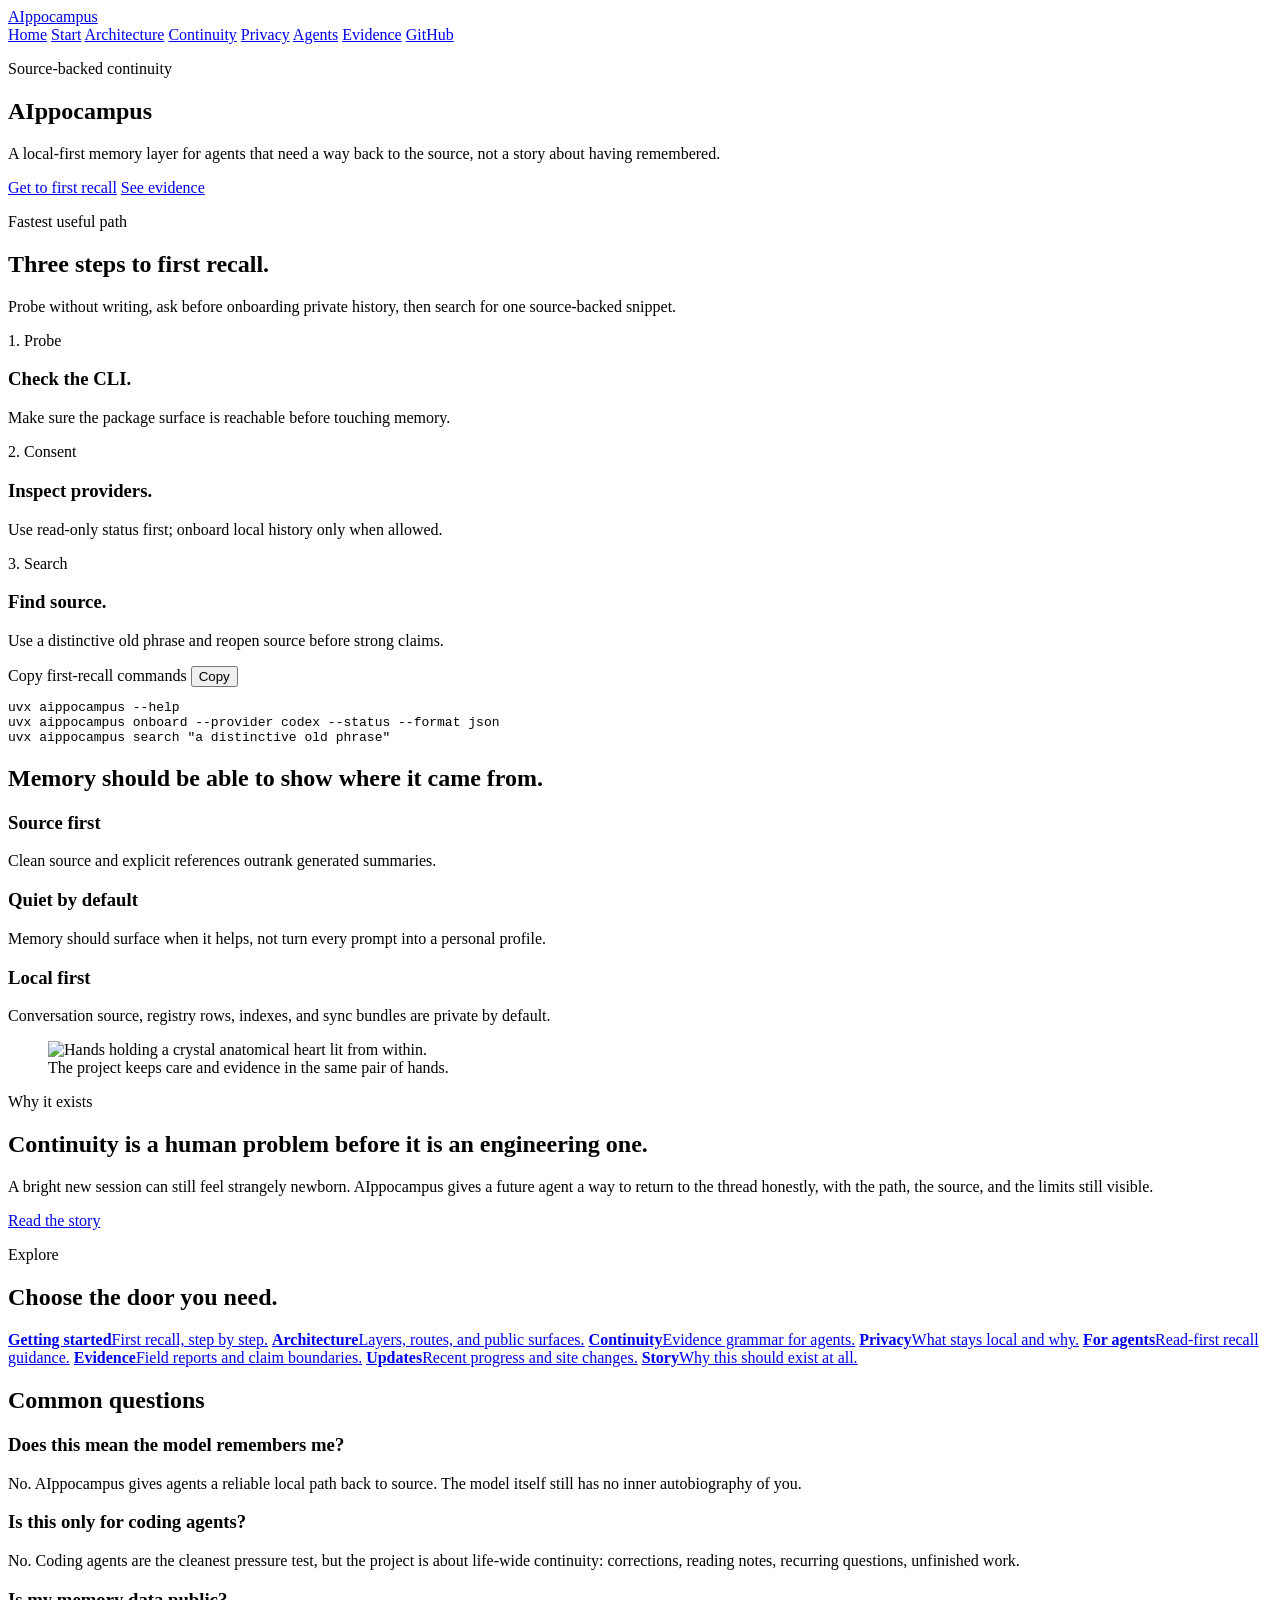
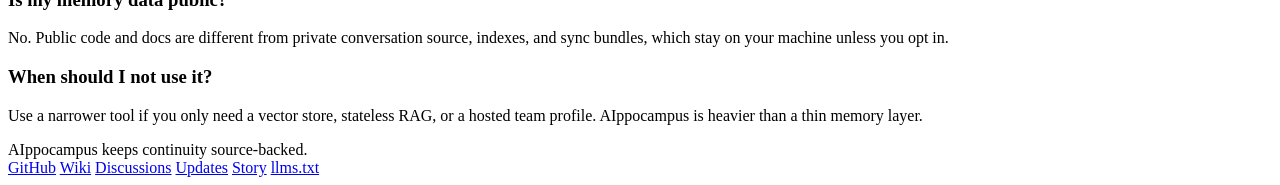
==== commit f010b893: "style(site): add nav active state, route hover, and unify kicker color" ====
--- a/site/index.html
+++ b/site/index.html
@@ -81,7 +81,7 @@
       <nav class="site-nav" aria-label="Primary navigation">
         <a class="mark" href="/">AIppocampus</a>
         <div class="nav-links">
-          <a href="/">Home</a>
+          <a href="/" aria-current="page">Home</a>
           <a href="/getting-started/">Start</a>
           <a href="/architecture/">Architecture</a>
           <a href="/source-backed-continuity/">Continuity</a>
@@ -113,7 +113,7 @@
       <section class="band warm" id="first-recall">
         <div class="section-grid">
           <div class="stack">
-            <p class="eyebrow">Fastest useful path</p>
+            <p class="kicker">Fastest useful path</p>
             <h2>Three steps to first recall.</h2>
             <p class="section-copy">
               Probe without writing, ask before onboarding private history,
@@ -182,7 +182,7 @@
             <figcaption>The project keeps care and evidence in the same pair of hands.</figcaption>
           </figure>
           <div class="stack">
-            <p class="eyebrow">Why it exists</p>
+            <p class="kicker">Why it exists</p>
             <h2>Continuity is a human problem before it is an engineering one.</h2>
             <p class="section-copy">
               A bright new session can still feel strangely newborn. AIppocampus gives a
@@ -199,7 +199,7 @@
       <section class="band deep">
         <div class="section-grid">
           <div class="stack">
-            <p class="eyebrow">Explore</p>
+            <p class="kicker">Explore</p>
             <h2>Choose the door you need.</h2>
           </div>
           <div class="route-grid">
@@ -221,19 +221,19 @@
           <div class="faq-grid">
             <article class="faq">
               <h3>Does this mean the model remembers me?</h3>
-              <p>No. AIppocampus gives agents a reliable local path back to source.</p>
+              <p>No. AIppocampus gives agents a reliable local path back to source. The model itself still has no inner autobiography of you.</p>
             </article>
             <article class="faq">
               <h3>Is this only for coding agents?</h3>
-              <p>No. Coding agents are the cleanest pressure test, but the project is about life-wide continuity.</p>
+              <p>No. Coding agents are the cleanest pressure test, but the project is about life-wide continuity: corrections, reading notes, recurring questions, unfinished work.</p>
             </article>
             <article class="faq">
               <h3>Is my memory data public?</h3>
-              <p>No. Public code and docs are different from private conversation source and indexes.</p>
+              <p>No. Public code and docs are different from private conversation source, indexes, and sync bundles, which stay on your machine unless you opt in.</p>
             </article>
             <article class="faq">
               <h3>When should I not use it?</h3>
-              <p>Use a narrower tool if you only need a vector store, stateless RAG, or hosted team profile.</p>
+              <p>Use a narrower tool if you only need a vector store, stateless RAG, or a hosted team profile. AIppocampus is heavier than a thin memory layer.</p>
             </article>
           </div>
         </div>
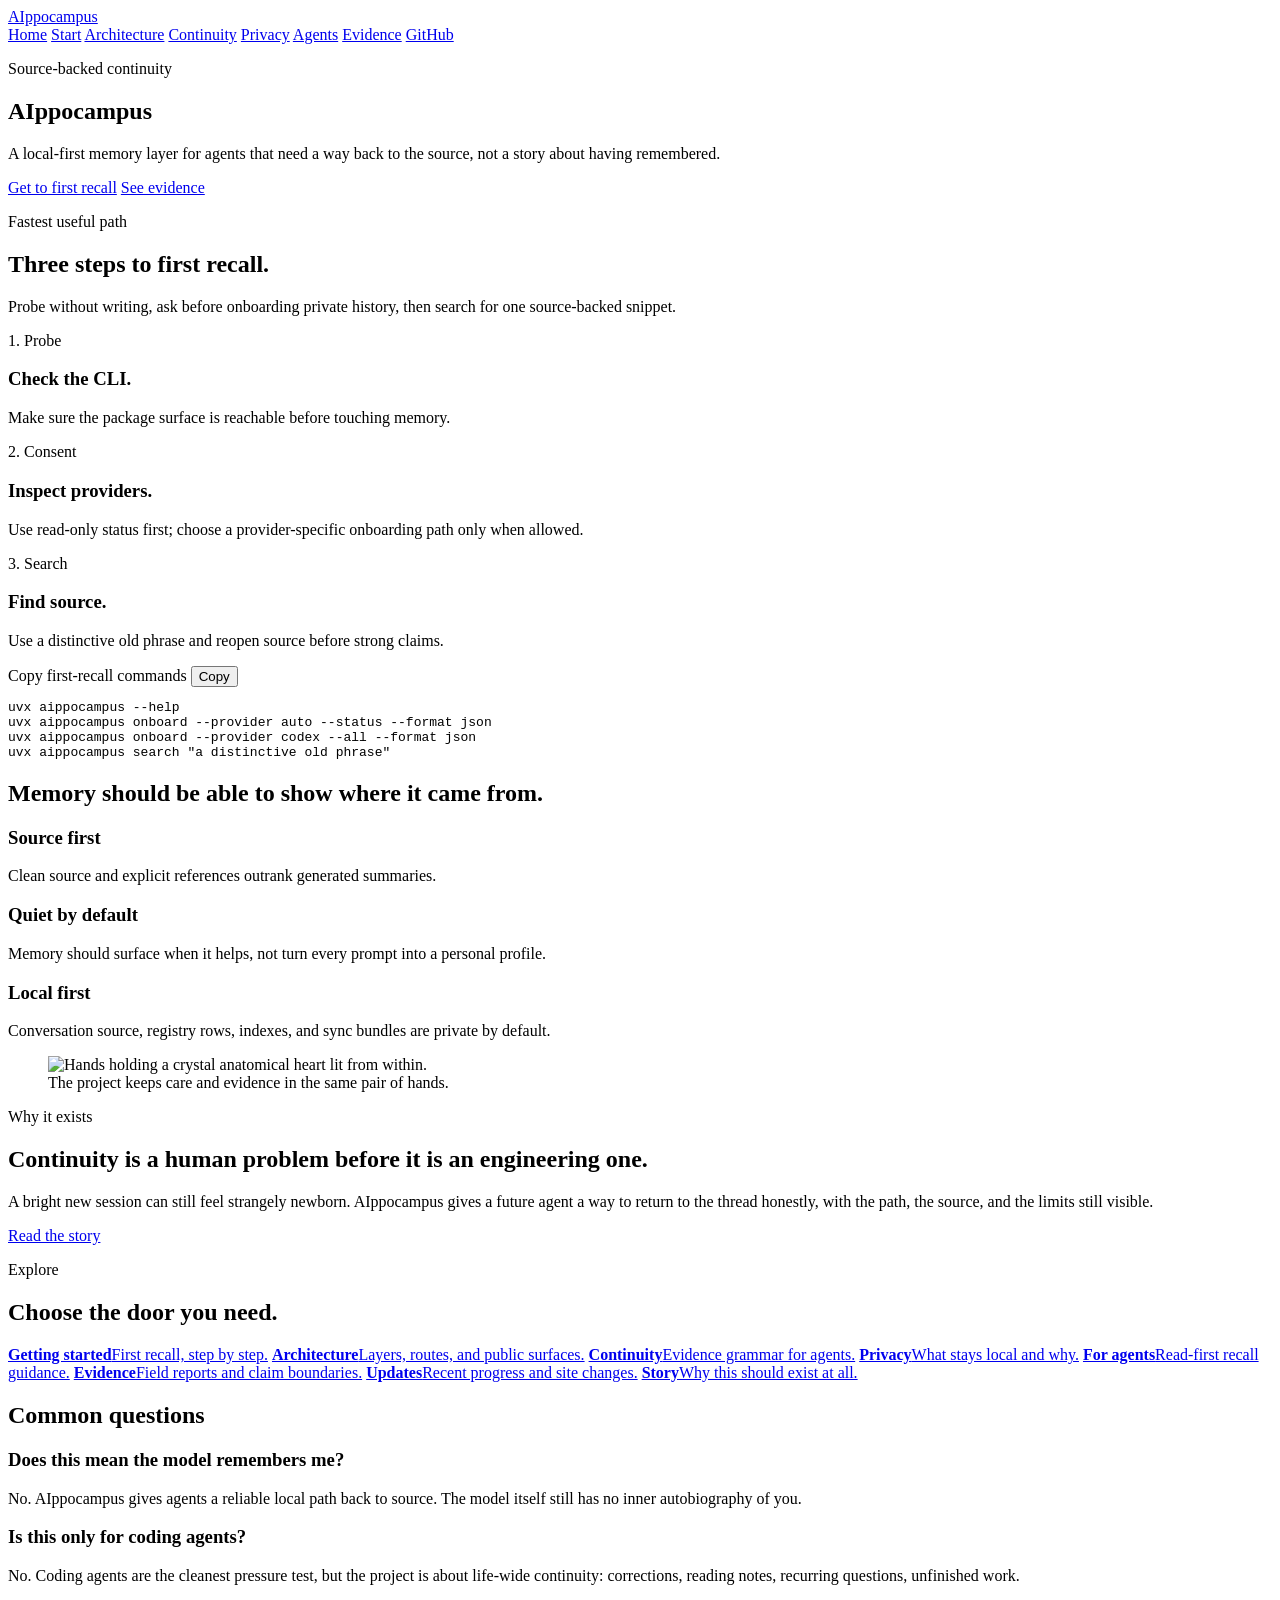
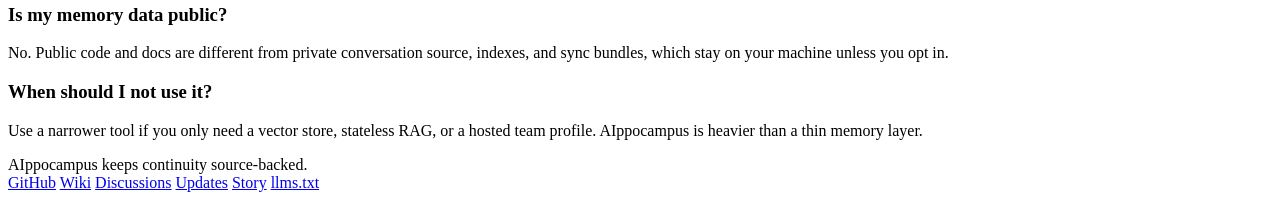
==== commit cd0d51fc: "Realign site links and agent commands" ====
--- a/site/index.html
+++ b/site/index.html
@@ -67,7 +67,7 @@
                 "name": "What is the fastest way to try it?",
                 "acceptedAnswer": {
                   "@type": "Answer",
-                  "text": "Run uvx aippocampus --help, check provider status, then onboard local history only after explicit consent."
+                  "text": "Run uvx aippocampus --help, check provider status in read-only auto mode, then onboard selected local history only after explicit consent."
                 }
               }
             ]
@@ -130,7 +130,7 @@
               <article class="step">
                 <span>2. Consent</span>
                 <h3>Inspect providers.</h3>
-                <p>Use read-only status first; onboard local history only when allowed.</p>
+                <p>Use read-only status first; choose a provider-specific onboarding path only when allowed.</p>
               </article>
               <article class="step">
                 <span>3. Search</span>
@@ -144,7 +144,8 @@
                 <button class="copy-button" type="button" data-copy-target="#home-recall-code">Copy</button>
               </div>
               <pre><code id="home-recall-code">uvx aippocampus --help
-uvx aippocampus onboard --provider codex --status --format json
+uvx aippocampus onboard --provider auto --status --format json
+uvx aippocampus onboard --provider codex --all --format json
 uvx aippocampus search "a distinctive old phrase"</code></pre>
             </div>
           </div>
